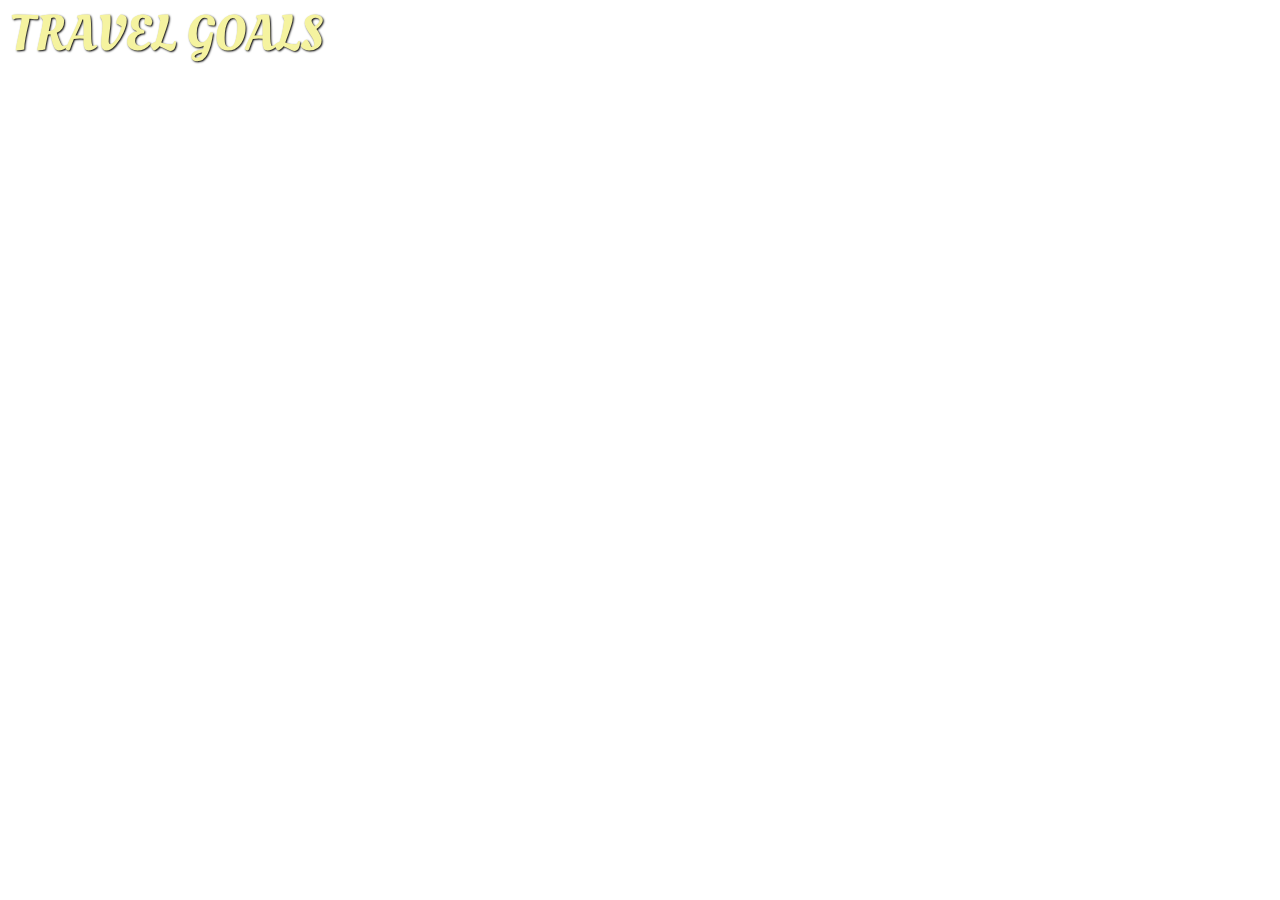
==== index.html @ b5c57b45 "added logo" ====
<!DOCTYPE html>
<html lang="en">
  <head>
    <meta charset="UTF-8" />
    <link
      href="https://fonts.googleapis.com/css2?family=Raleway:wght@700&family=Oleo+Script:wght@700&family=Quicksand:wght@300;500&display=swap"
      rel="stylesheet"
    />
    <link rel="stylesheet" href="/styles/style.css" />
    <link rel="stylesheet" href="/styles/shared.css" />
    <title>Travel Goals</title>
  </head>
  <body>
    <header>
      <div id="page-logo">
        <a href="index.html">Travel Goals</a>
      </div>
      <nav></nav>
    </header>
    <main>
      <section></section>
      <section></section>
    </main>
    <footer></footer>
  </body>
</html>
---- styles/style.css ----
p {
  font-family: "Roboto", sans-serif;
}
---- styles/shared.css ----
body {
  font-family: "Quicksand", sans-serif;
  margin: 0;
}

#page-logo a {
  padding: 10px;
  font-family: "Oleo Script", sans-serif;
  color: #f5f3a0;
  font-size: 50px;
  text-decoration: none;
  text-transform: uppercase;
  text-shadow: 1px 1px 2px #000;
}
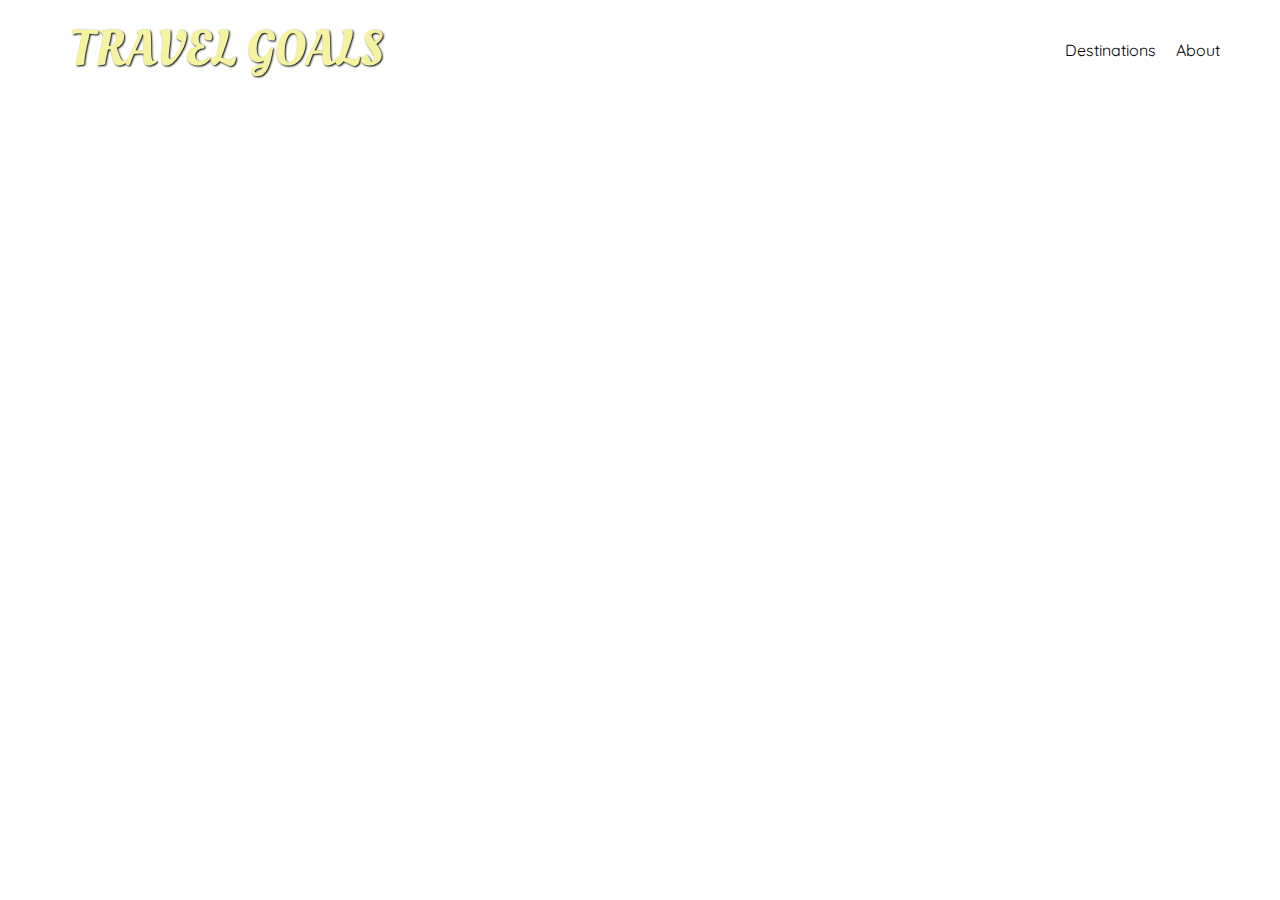
==== commit c7e199ff: "added header" ====
--- a/index.html
+++ b/index.html
@@ -15,7 +15,14 @@
       <div id="page-logo">
         <a href="index.html">Travel Goals</a>
       </div>
-      <nav></nav>
+      <nav>
+        <ul>
+          <li>
+            <a href="places.html">Destinations</a>
+          </li>
+          <li><a href="about.html">About</a></li>
+        </ul>
+      </nav>
     </header>
     <main>
       <section></section>
--- a/styles/shared.css
+++ b/styles/shared.css
@@ -1,6 +1,25 @@
 body {
   font-family: "Quicksand", sans-serif;
   margin: 0;
+}
+
+header {
+  display: flex;
+  justify-content: space-between;
+  align-items: center;
+  padding: 15px 60px;
+}
+
+ul {
+  list-style-type: none;
+  color: #000;
+  margin: 0;
+  padding: 0;
+}
+
+a {
+  text-decoration: none;
+  color: #000;
 }
 
 #page-logo a {
@@ -12,3 +31,11 @@
   text-transform: uppercase;
   text-shadow: 1px 1px 2px #000;
 }
+
+header ul {
+  display: flex;
+}
+
+header li {
+  margin-left: 20px;
+}
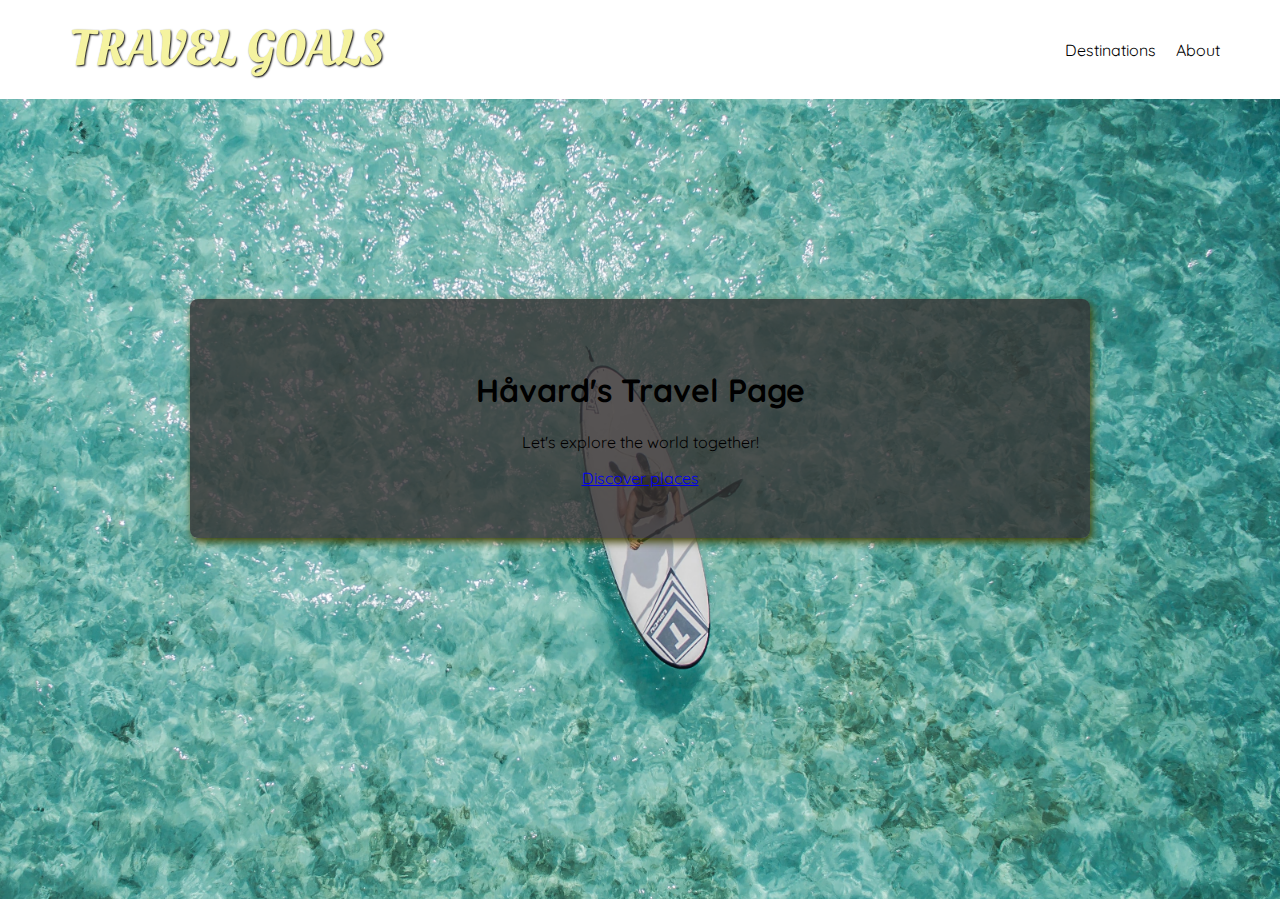
==== commit 9bbe7977: "added hero image and content" ====
--- a/index.html
+++ b/index.html
@@ -25,8 +25,14 @@
       </nav>
     </header>
     <main>
-      <section></section>
-      <section></section>
+      <section id="hero">
+        <div id="hero-content">
+          <h1>Håvard's Travel Page</h1>
+          <p>Let's explore the world together!</p>
+          <a href="places.html">Discover places</a>
+        </div>
+      </section>
+      <section id="highlights"></section>
     </main>
     <footer></footer>
   </body>
--- a/styles/style.css
+++ b/styles/style.css
@@ -1,3 +1,18 @@
-p {
-  font-family: "Roboto", sans-serif;
+#hero {
+  height: 800px;
+  background-image: url("/images/places/ocean.jpg");
+  background-position: center;
+  background-size: cover;
 }
+
+#hero-content {
+  width: 900px;
+  background-color: rgba(51, 47, 47, 0.8);
+  box-shadow: 2px 4px 8px #444406;
+  border-radius: 8px;
+  text-align: center;
+  padding: 50px 0;
+  margin: 0 auto;
+  position: relative;
+  top: 200px;
+}
--- a/styles/shared.css
+++ b/styles/shared.css
@@ -17,11 +17,6 @@
   padding: 0;
 }
 
-a {
-  text-decoration: none;
-  color: #000;
-}
-
 #page-logo a {
   padding: 10px;
   font-family: "Oleo Script", sans-serif;
@@ -39,3 +34,8 @@
 header li {
   margin-left: 20px;
 }
+
+header a {
+  text-decoration: none;
+  color: #000;
+}
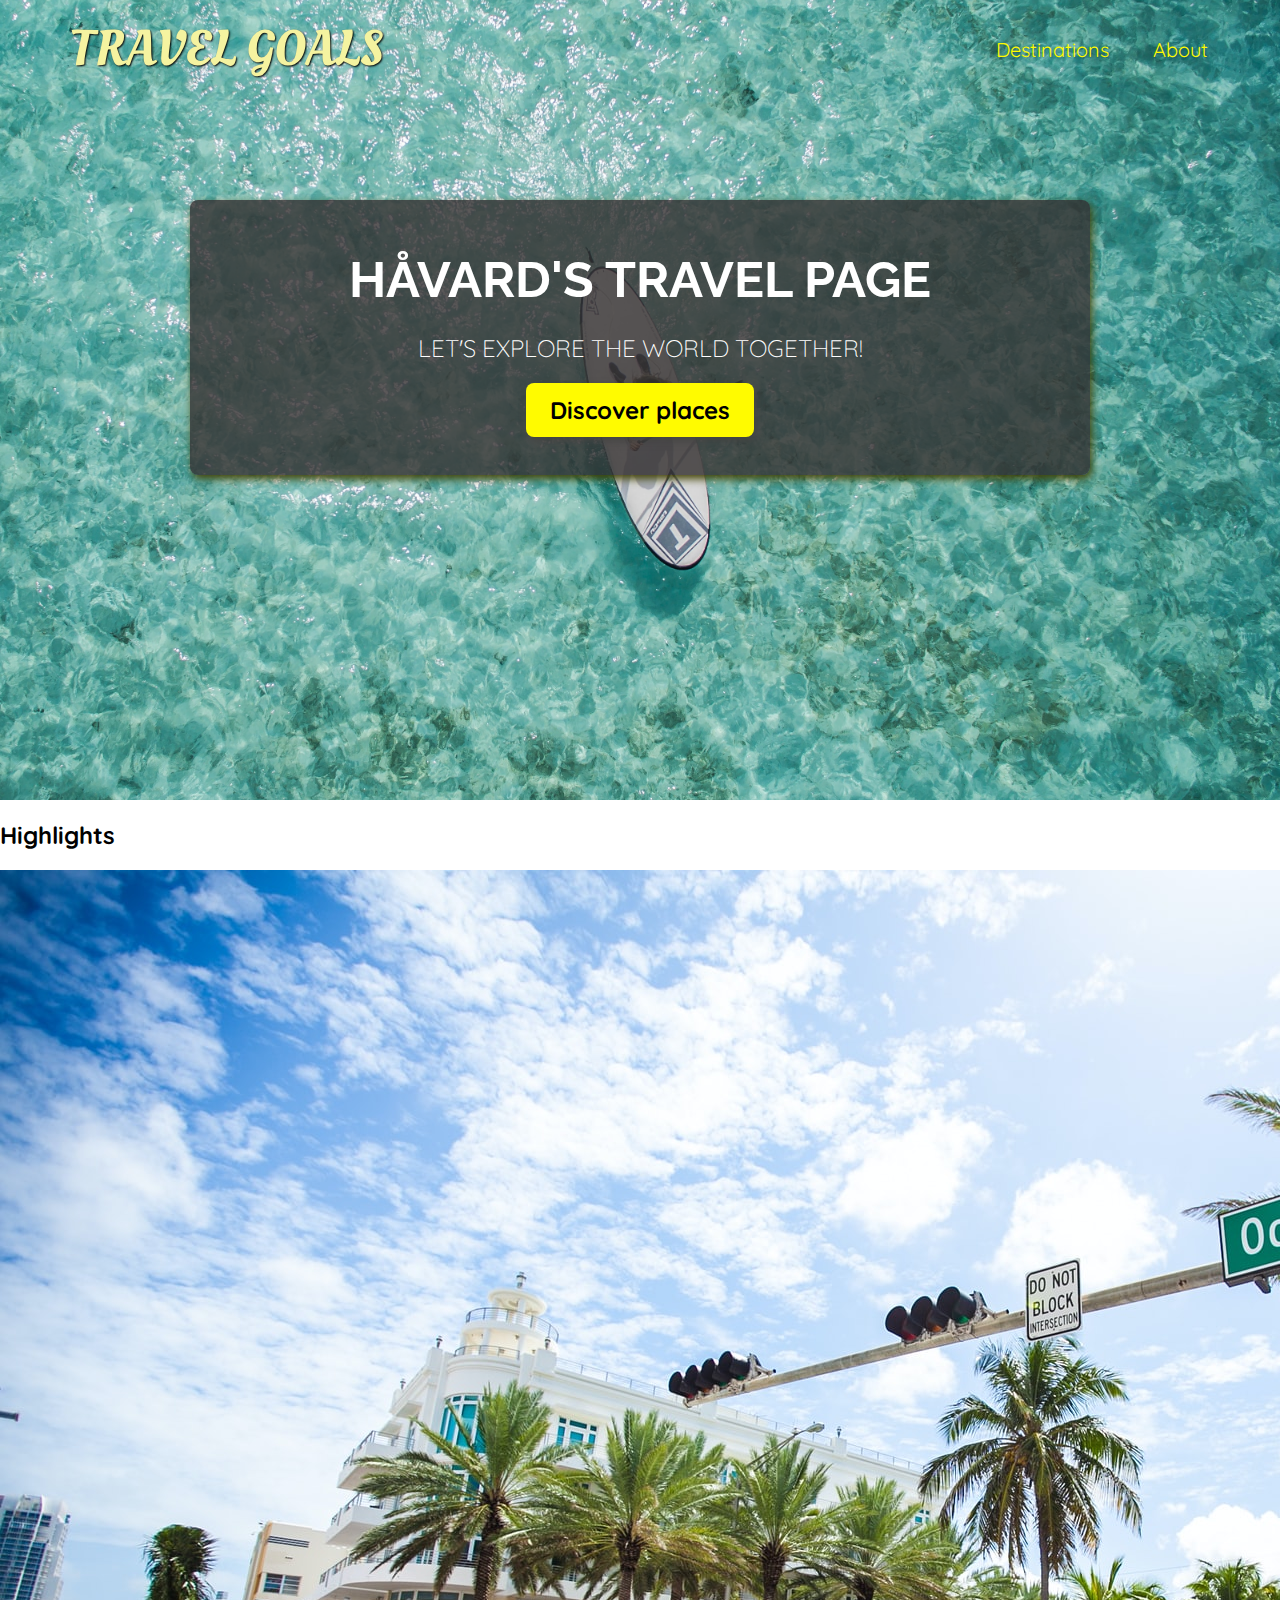
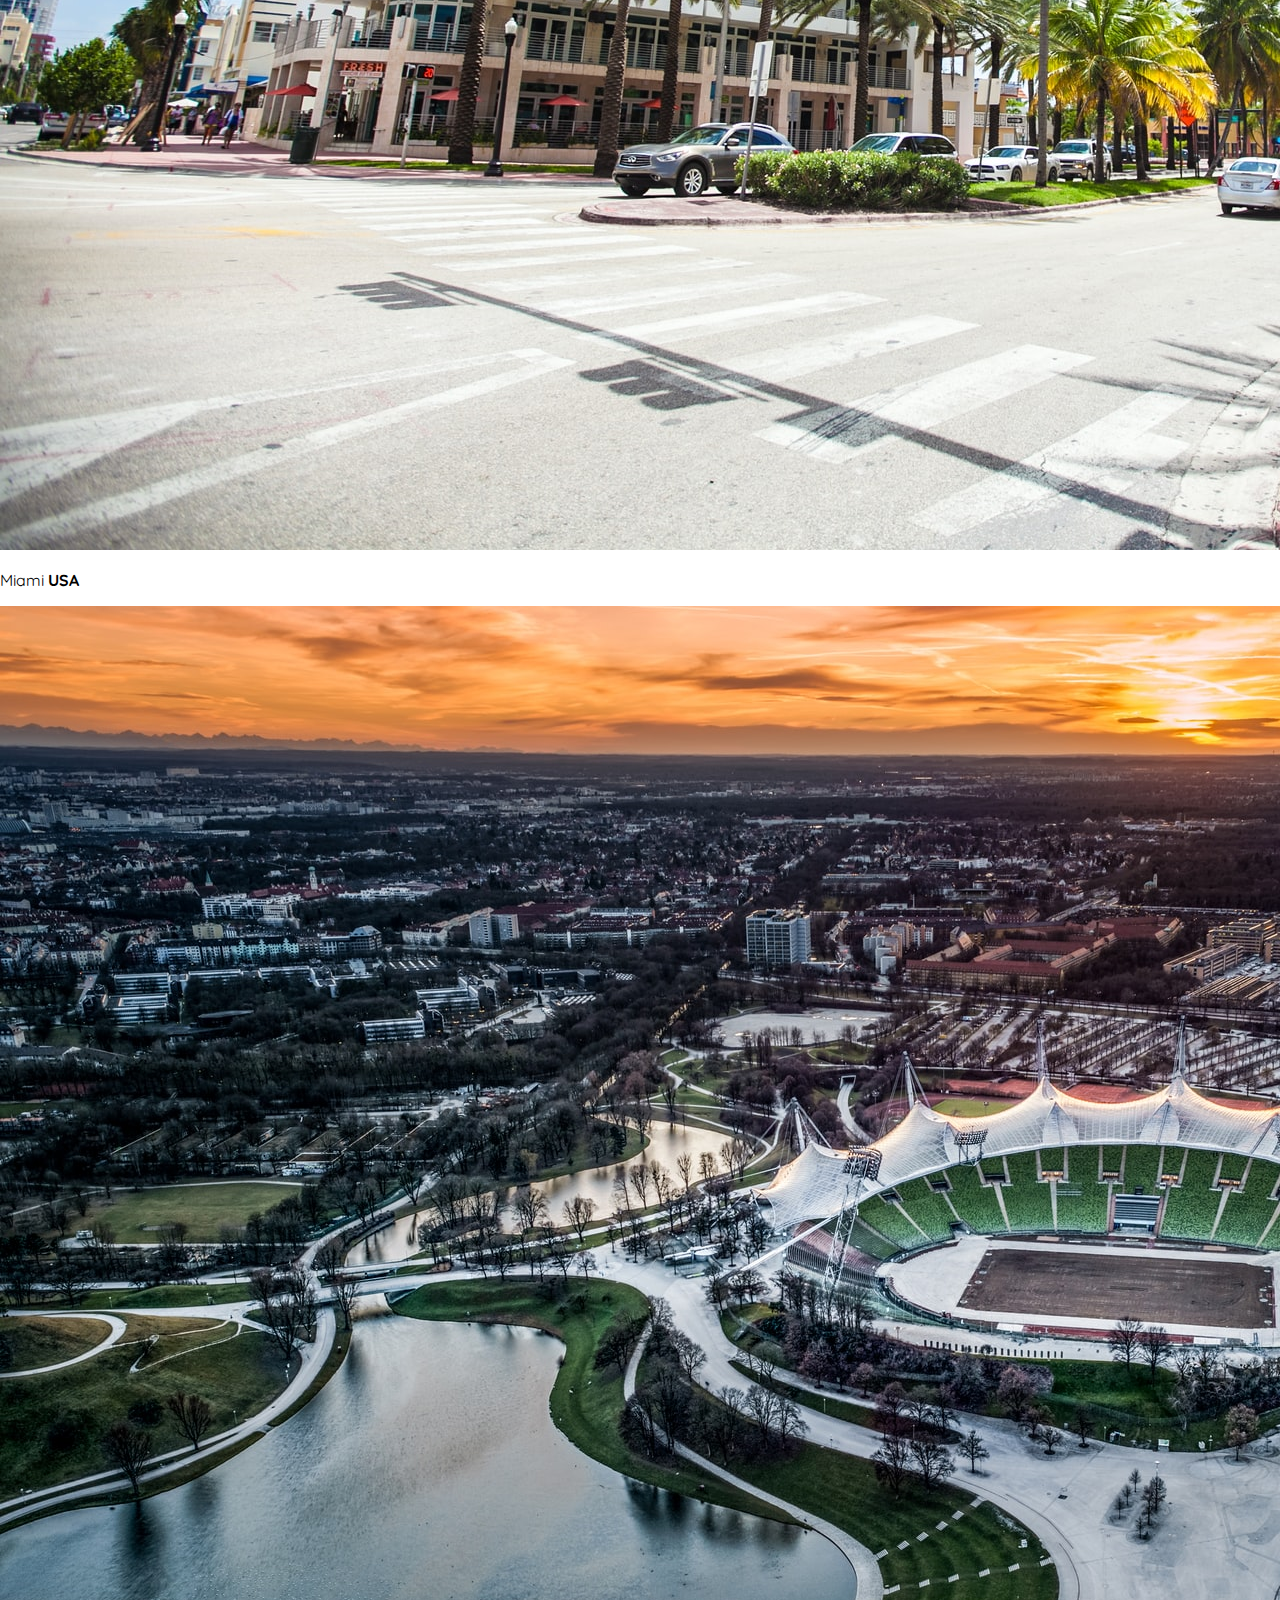
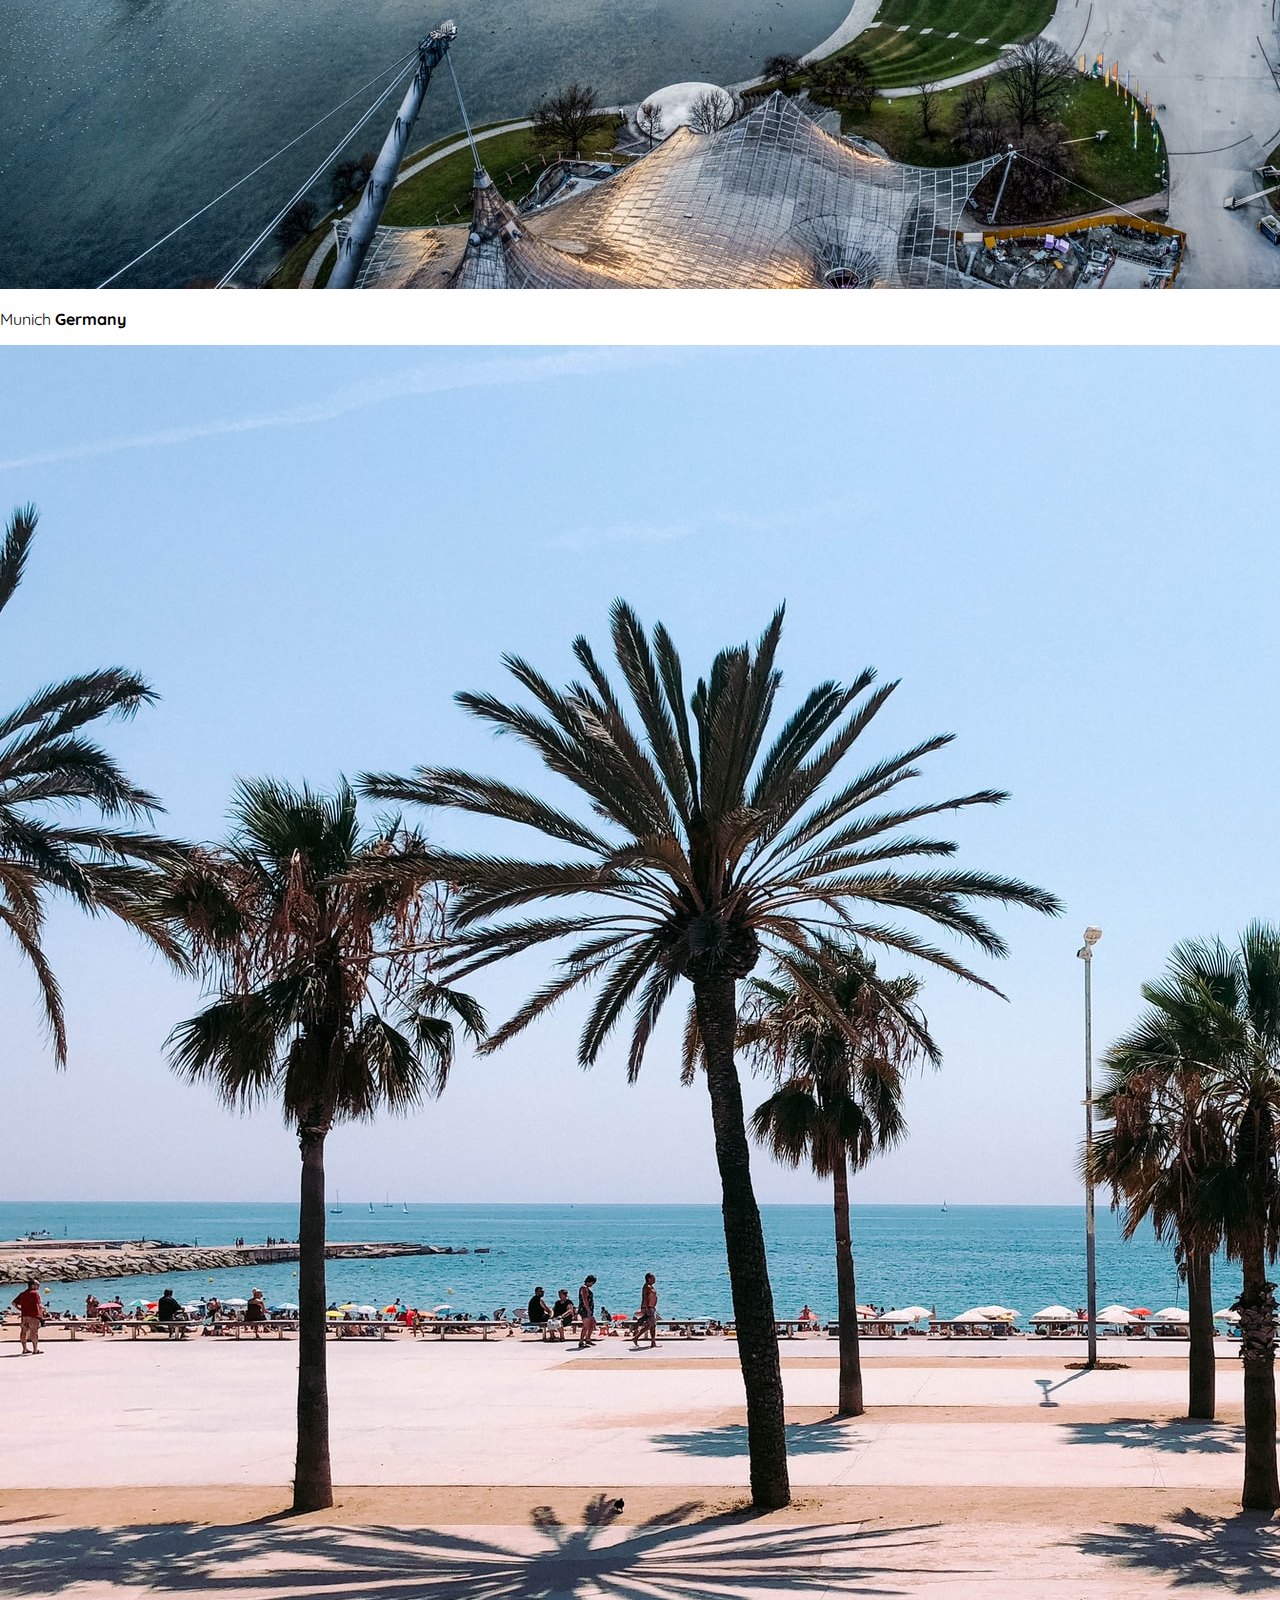
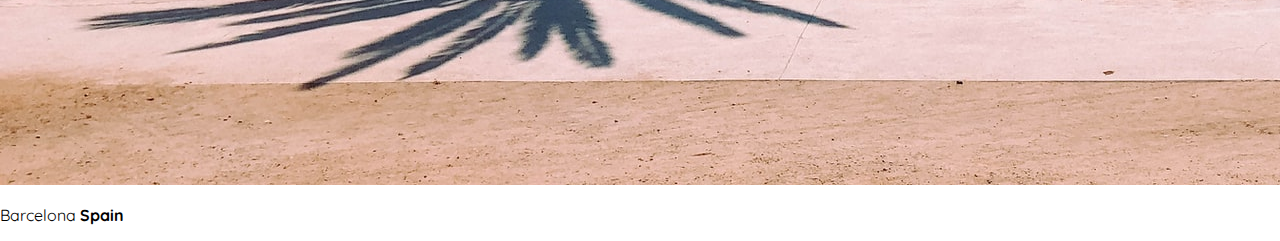
==== commit 9c399697: "added pictures and html content about destinations" ====
--- a/index.html
+++ b/index.html
@@ -32,7 +32,32 @@
           <a href="places.html">Discover places</a>
         </div>
       </section>
-      <section id="highlights"></section>
+      <section id="highlights">
+        <h2>Highlights</h2>
+        <ul id="destinations">
+          <li class="destination">
+            <img
+              src="/images/places/miami.jpg"
+              alt="Miami streets on sunny day"
+            />
+            <p>Miami <strong>USA</strong></p>
+          </li>
+          <li class="destination">
+            <img
+              src="/images/places/munich.jpg"
+              alt="Munich football stadium in winter"
+            />
+            <p>Munich <strong>Germany</strong></p>
+          </li>
+          <li class="destination">
+            <img
+              src="/images/places/barcelona.jpg"
+              alt="Palm beach in Barcelona"
+            />
+            <p>Barcelona <strong>Spain</strong></p>
+          </li>
+        </ul>
+      </section>
     </main>
     <footer></footer>
   </body>
--- a/styles/style.css
+++ b/styles/style.css
@@ -16,3 +16,34 @@
   position: relative;
   top: 200px;
 }
+
+#hero-content h1 {
+  color: #fff;
+  text-transform: uppercase;
+  font-size: 50px;
+  font-family: "Raleway", sans-serif;
+  margin: 0;
+}
+
+#hero-content p {
+  color: #fff;
+  text-transform: uppercase;
+  font-size: 24px;
+  font-weight: 300;
+  margin-bottom: 32px;
+}
+
+#hero-content a {
+  text-decoration: none;
+  background-color: #fffb00;
+  padding: 12px 24px;
+  color: #000;
+  font-size: 24px;
+  font-weight: 700;
+  border-radius: 8px;
+  box-shadow: 2px 4px 8px #444443;
+}
+
+#hero-content a:hover {
+  background-color: #dad73e;
+}
--- a/styles/shared.css
+++ b/styles/shared.css
@@ -8,6 +8,9 @@
   justify-content: space-between;
   align-items: center;
   padding: 15px 60px;
+  position: absolute;
+  width: 100%;
+  box-sizing: border-box;
 }
 
 ul {
@@ -37,5 +40,14 @@
 
 header a {
   text-decoration: none;
-  color: #000;
+  color: #fffb00;
+  font-size: 20px;
+  padding: 12px;
+  text-shadow: 1px 1px 2px rgba(0, 0, 0, 0.2);
+  border-radius: 6px;
 }
+
+header a:hover {
+  color: #4d4d4d;
+  background-color: #fffb00;
+}
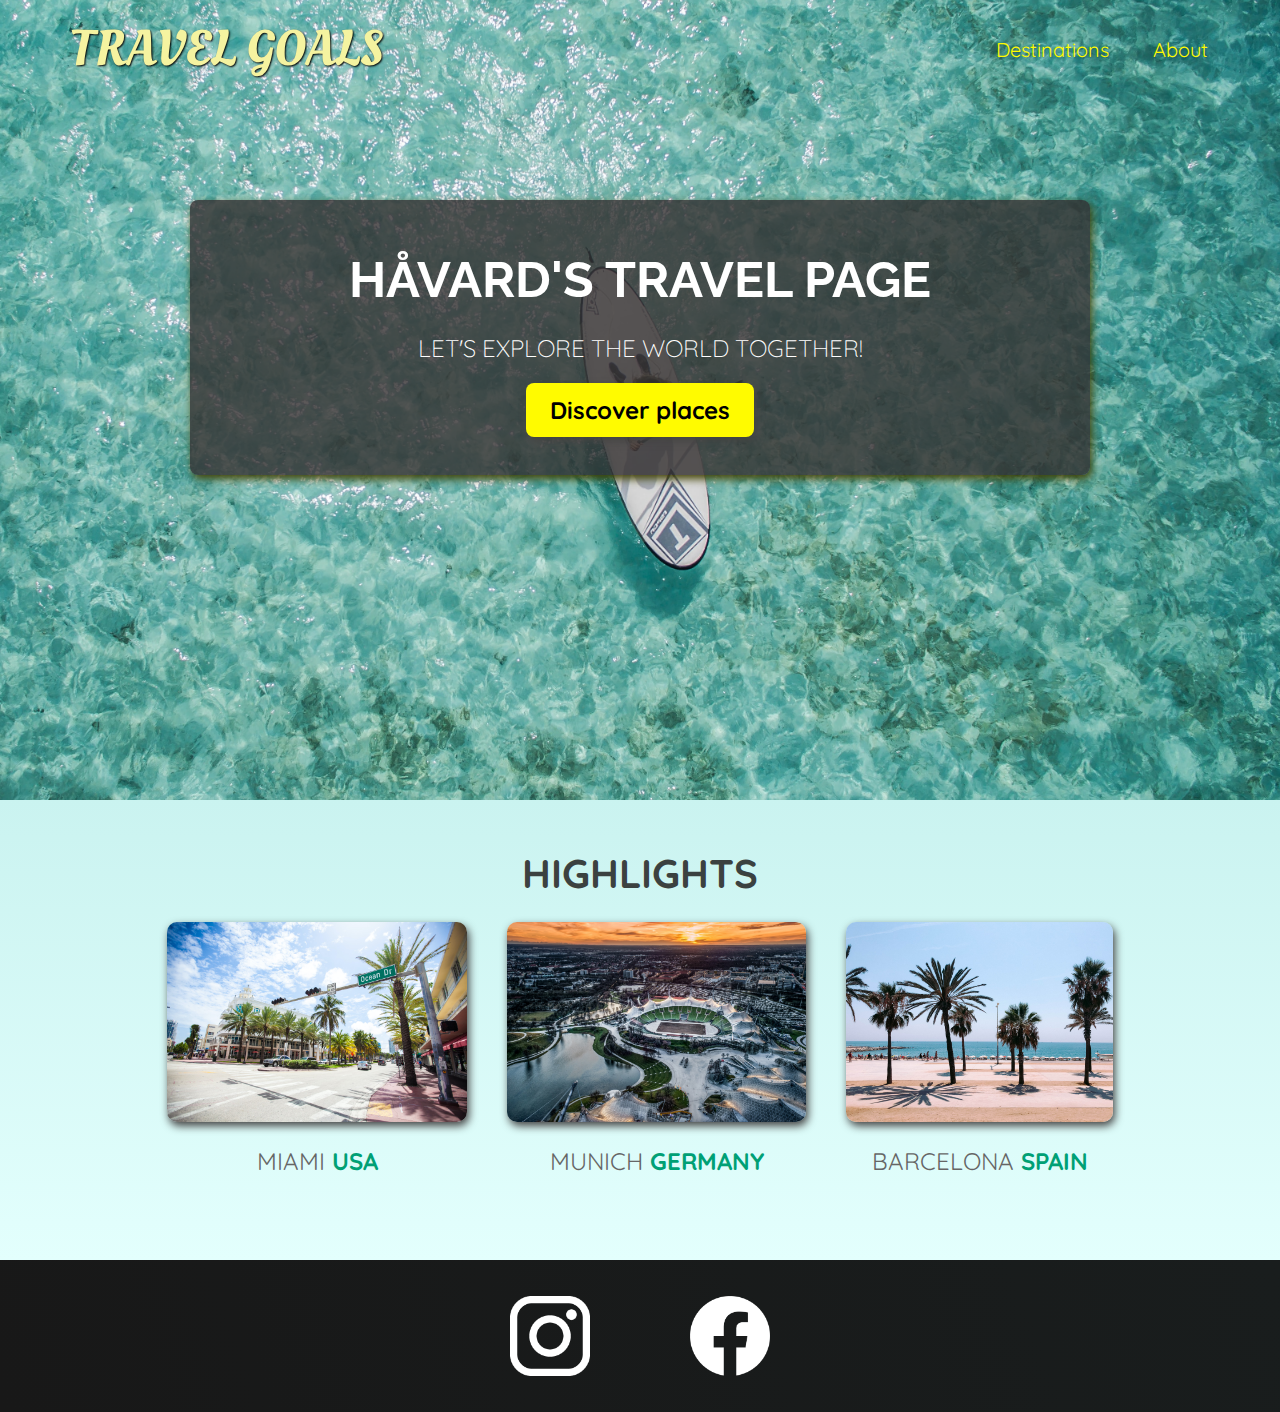
==== commit 35c03887: "added footer" ====
--- a/index.html
+++ b/index.html
@@ -6,8 +6,8 @@
       href="https://fonts.googleapis.com/css2?family=Raleway:wght@700&family=Oleo+Script:wght@700&family=Quicksand:wght@300;500&display=swap"
       rel="stylesheet"
     />
+    <link rel="stylesheet" href="/styles/shared.css" />
     <link rel="stylesheet" href="/styles/style.css" />
-    <link rel="stylesheet" href="/styles/shared.css" />
     <title>Travel Goals</title>
   </head>
   <body>
@@ -59,6 +59,23 @@
         </ul>
       </section>
     </main>
-    <footer></footer>
+    <footer>
+      <ul>
+        <li>
+          <a href="https://instagram.com/"
+            ><img
+              src="/images/icons/insta.png"
+              alt="instagram logo"
+          /></a>
+        </li>
+        <li>
+          <a href="https://facebook.com/"
+            ><img
+              src="/images/icons/facebook.png"
+              alt="facebook logo"
+          /></a>
+        </li>
+      </ul>
+    </footer>
   </body>
 </html>
--- a/styles/shared.css
+++ b/styles/shared.css
@@ -51,3 +51,23 @@
   color: #4d4d4d;
   background-color: #fffb00;
 }
+
+footer {
+  background: linear-gradient(70deg, #181818, #191d1d);
+}
+
+footer ul {
+  display: flex;
+  justify-content: center;
+  padding: 36px;
+}
+
+footer li {
+  width: 80px;
+  height: 80px;
+  margin: 0 50px;
+}
+
+footer img {
+  width: 100%;
+}
--- a/styles/style.css
+++ b/styles/style.css
@@ -47,3 +47,47 @@
 #hero-content a:hover {
   background-color: #dad73e;
 }
+
+#highlights {
+  padding: 24px;
+  background: linear-gradient(0deg, #e3fffd, #caf3f0);
+}
+#highlights h2 {
+  text-transform: uppercase;
+  text-align: center;
+  font-size: 40px;
+  color: #3b4140;
+  margin: 24px 0;
+}
+
+#destinations {
+  display: flex;
+  justify-content: center;
+  width: 90%;
+  margin: auto;
+  margin-bottom: 40px;
+}
+
+.destination {
+  margin: 0 20px;
+  text-transform: uppercase;
+}
+
+.destination p {
+  text-align: center;
+  font-size: 24px;
+  color: #666;
+  margin: 20px 0;
+}
+
+.destination img {
+  height: 200px;
+  width: 100%;
+  box-shadow: 2px 4px 8px #444343;
+  border-radius: 10px;
+  object-fit: cover;
+}
+
+.destination strong {
+  color: #00a075;
+}
